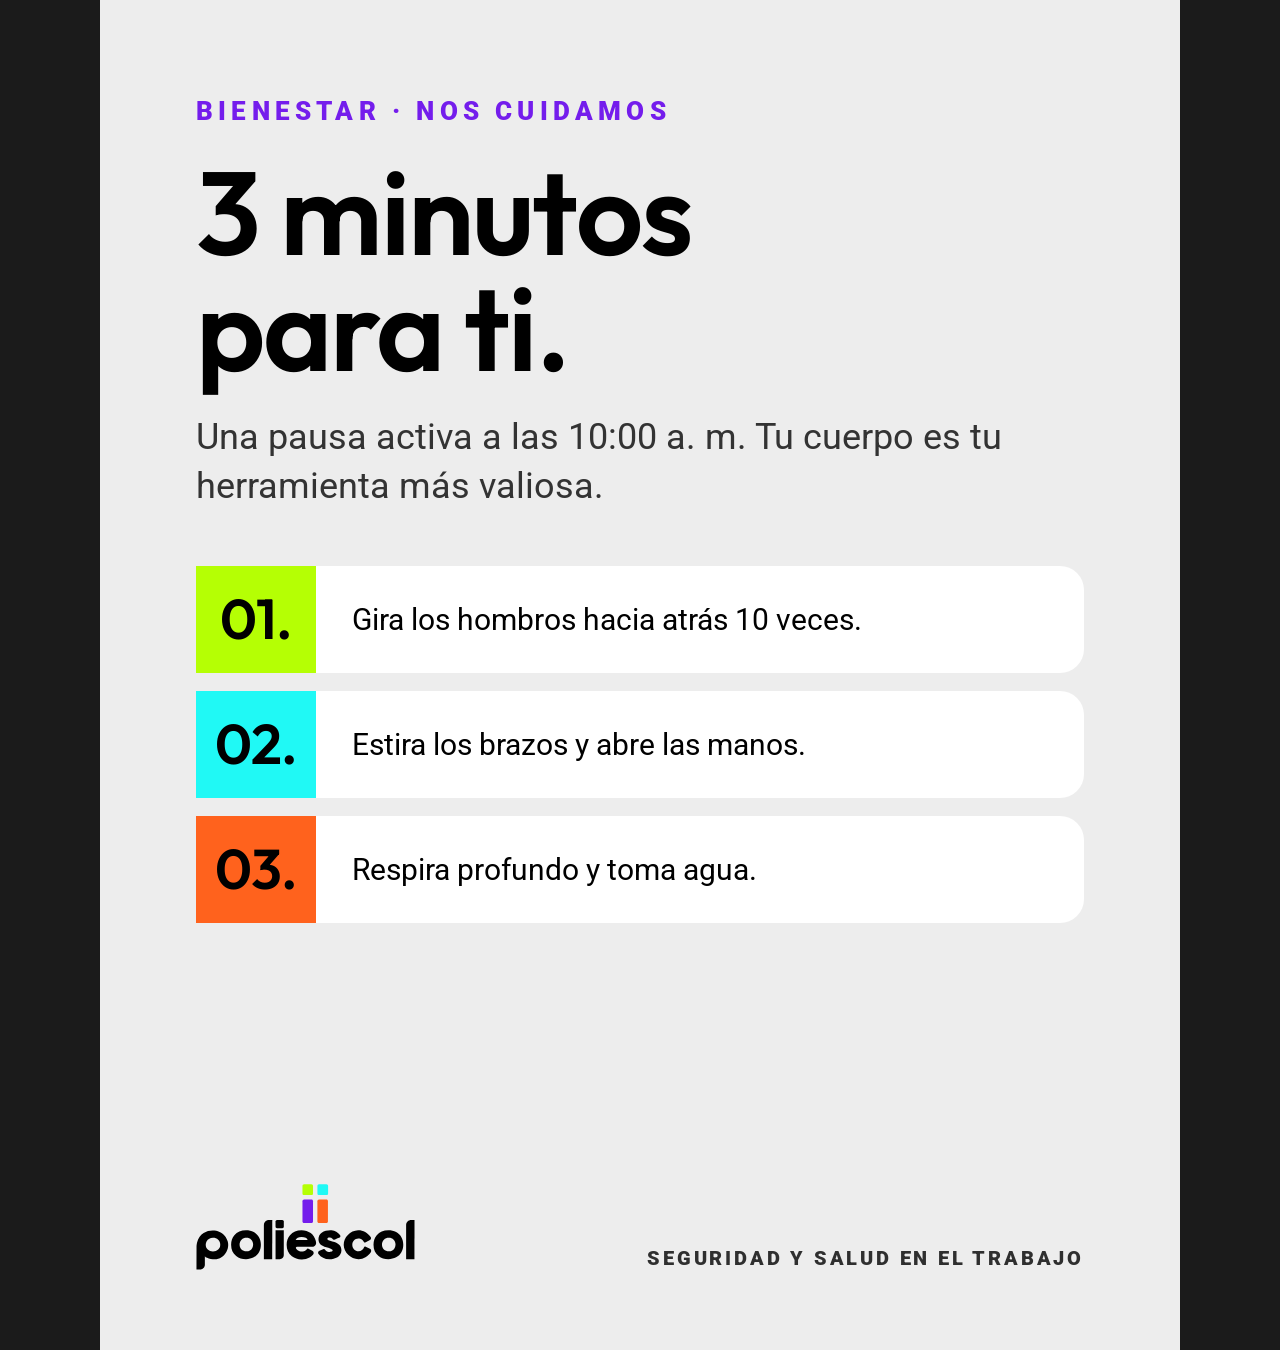
==== plantillas/bienestar.html @ 7ebf80e1 "Manual de marca web: identidad visual, tono de voz, plantillas de Gestión Humana y archivos para IA " ====
<!DOCTYPE html>
<html lang="es"><head><meta charset="utf-8"><title>Plantilla · Bienestar y cuidado · Poliescol</title>
<meta name="description" content="Plantilla 1080x1350 para pausas activas, salud, seguridad y bienestar. Fondo gris claro, pasos numerados con los cuatro colores.">
<link rel="stylesheet" href="plantilla.css"></head>
<body>
<!-- USO: pausas activas, seguridad, salud, tips. Fondo claro. Pasos numerados 01. 02. 03. (máx. 4 pasos, uno por color). -->
<main class="lienzo f-claro">
  <p class="kicker" style="color:var(--p-violeta)" data-editar="tipo">Bienestar · Nos cuidamos</p>
  <h1 class="titular" style="margin-top:28px" data-editar="titular">3 minutos<br>para ti.</h1>
  <p class="bajada" style="margin-top:28px;color:#333" data-editar="bajada">Una pausa activa a las 10:00 a. m. Tu cuerpo es tu herramienta más valiosa.</p>
  <ol style="list-style:none;margin-top:56px;display:grid;gap:18px">
    <li style="display:grid;grid-template-columns:120px 1fr;align-items:center;background:#fff;border-radius:0 var(--p-radio) var(--p-radio) 0;overflow:hidden">
      <span class="titular m" style="background:var(--p-verde);height:100%;display:grid;place-items:center;font-size:56px;padding:26px 0">01.</span>
      <span class="texto" style="padding:0 36px" data-editar="paso1">Gira los hombros hacia atrás 10 veces.</span></li>
    <li style="display:grid;grid-template-columns:120px 1fr;align-items:center;background:#fff;border-radius:0 var(--p-radio) var(--p-radio) 0;overflow:hidden">
      <span class="titular m" style="background:var(--p-aqua);height:100%;display:grid;place-items:center;font-size:56px;padding:26px 0">02.</span>
      <span class="texto" style="padding:0 36px" data-editar="paso2">Estira los brazos y abre las manos.</span></li>
    <li style="display:grid;grid-template-columns:120px 1fr;align-items:center;background:#fff;border-radius:0 var(--p-radio) var(--p-radio) 0;overflow:hidden">
      <span class="titular m" style="background:var(--p-naranja);height:100%;display:grid;place-items:center;font-size:56px;padding:26px 0">03.</span>
      <span class="texto" style="padding:0 36px" data-editar="paso3">Respira profundo y toma agua.</span></li>
  </ol>
  <footer class="firma"><img src="../assets/logo-negro.svg" alt="Poliescol"><span data-editar="area">Seguridad y Salud en el Trabajo</span></footer>
</main>
</body></html>
---- plantillas/plantilla.css ----
/* =========================================================
   POLIESCOL · Sistema de plantillas (Gestión Humana)
   Lienzo base 1080 × 1350 px (4:5) para pantallas, redes internas y WhatsApp.
   Todo texto editable lleva el atributo data-editar="campo".
   ========================================================= */
@import url("../css/tokens.css");

*{box-sizing:border-box;margin:0;padding:0}
html,body{background:#1b1b1b}
body{display:grid;place-items:center;min-height:100vh;font-family:var(--p-font-body)}

.lienzo{position:relative;width:1080px;height:1350px;overflow:hidden;padding:96px;display:flex;flex-direction:column;
  font-family:var(--p-font-body);color:#fff;background:var(--p-negro)}
.lienzo.f-negro{background:var(--p-negro);color:#fff}
.lienzo.f-claro{background:var(--p-gris-claro);color:#000}
.lienzo.f-verde{background:var(--p-verde);color:#000}
.lienzo.f-aqua{background:var(--p-aqua);color:#000}
.lienzo.f-violeta{background:var(--p-violeta);color:#fff}
.lienzo.f-naranja{background:var(--p-naranja);color:#000}

/* ---- Tipografía ---- */
.kicker{font-family:var(--p-font-copy);font-weight:900;font-size:26px;letter-spacing:.2em;text-transform:uppercase}
.numeral{font-family:var(--p-font-titular);font-weight:600;font-size:64px;color:var(--p-gris);line-height:1}
.titular{font-family:var(--p-font-titular);font-weight:600;text-transform:lowercase;line-height:.98;letter-spacing:-.015em;font-size:118px}
.titular.xl{font-size:150px}
.titular.m{font-size:92px}
.bajada{font-size:36px;line-height:1.35;max-width:820px}
.destacado{font-family:var(--p-font-copy);font-weight:900}
.texto{font-size:30px;line-height:1.45}

/* ---- Ventana de luz (el ícono como recurso gráfico) ---- */
.ventana{position:absolute;display:grid;grid-template-columns:1fr 1fr;grid-template-rows:1fr 2.2fr;gap:calc(var(--s,300px)*.06)}
.ventana{width:var(--s,300px);height:calc(var(--s,300px)*1.47)}
.ventana i{border-radius:calc(var(--s,300px)*.09)}
.ventana i:nth-child(1){background:var(--p-verde)}
.ventana i:nth-child(2){background:var(--p-aqua)}
.ventana i:nth-child(3){background:var(--p-violeta)}
.ventana i:nth-child(4){background:var(--p-naranja)}
/* Sobre fondos de color, el bloque del mismo color se convierte en negro para no desaparecer */
.f-verde .ventana i:nth-child(1),.f-aqua .ventana i:nth-child(2),
.f-violeta .ventana i:nth-child(3),.f-naranja .ventana i:nth-child(4){background:#000}

/* ---- Contenedores ---- */
.panel{border-radius:0 var(--p-radio-mayor) 0 0;padding:56px 64px}
.panel.claro{background:var(--p-gris-claro);color:#000}
.panel.negro{background:#000;color:#fff}
.panel.blanco{background:#fff;color:#000}
.foto{background:repeating-linear-gradient(135deg,rgba(127,127,127,.18) 0 18px,rgba(127,127,127,.08) 18px 36px);
  display:grid;place-items:center;font-family:var(--p-font-copy);font-weight:900;font-size:22px;letter-spacing:.2em;opacity:.9;
  border-radius:var(--p-radio-mayor) 0 var(--p-radio-mayor) 0;background-size:cover;background-position:center}
.chip{display:inline-block;font-family:var(--p-font-copy);font-weight:900;font-size:22px;letter-spacing:.16em;text-transform:uppercase;
  padding:14px 26px;border-radius:999px}

/* ---- Firma ---- */
.firma{position:absolute;left:96px;right:96px;bottom:80px;display:flex;align-items:flex-end;justify-content:space-between;font-size:24px}
.firma img{height:86px;width:auto}
.firma span{font-family:var(--p-font-copy);font-weight:900;letter-spacing:.14em;text-transform:uppercase;font-size:20px;opacity:.8;text-align:right}
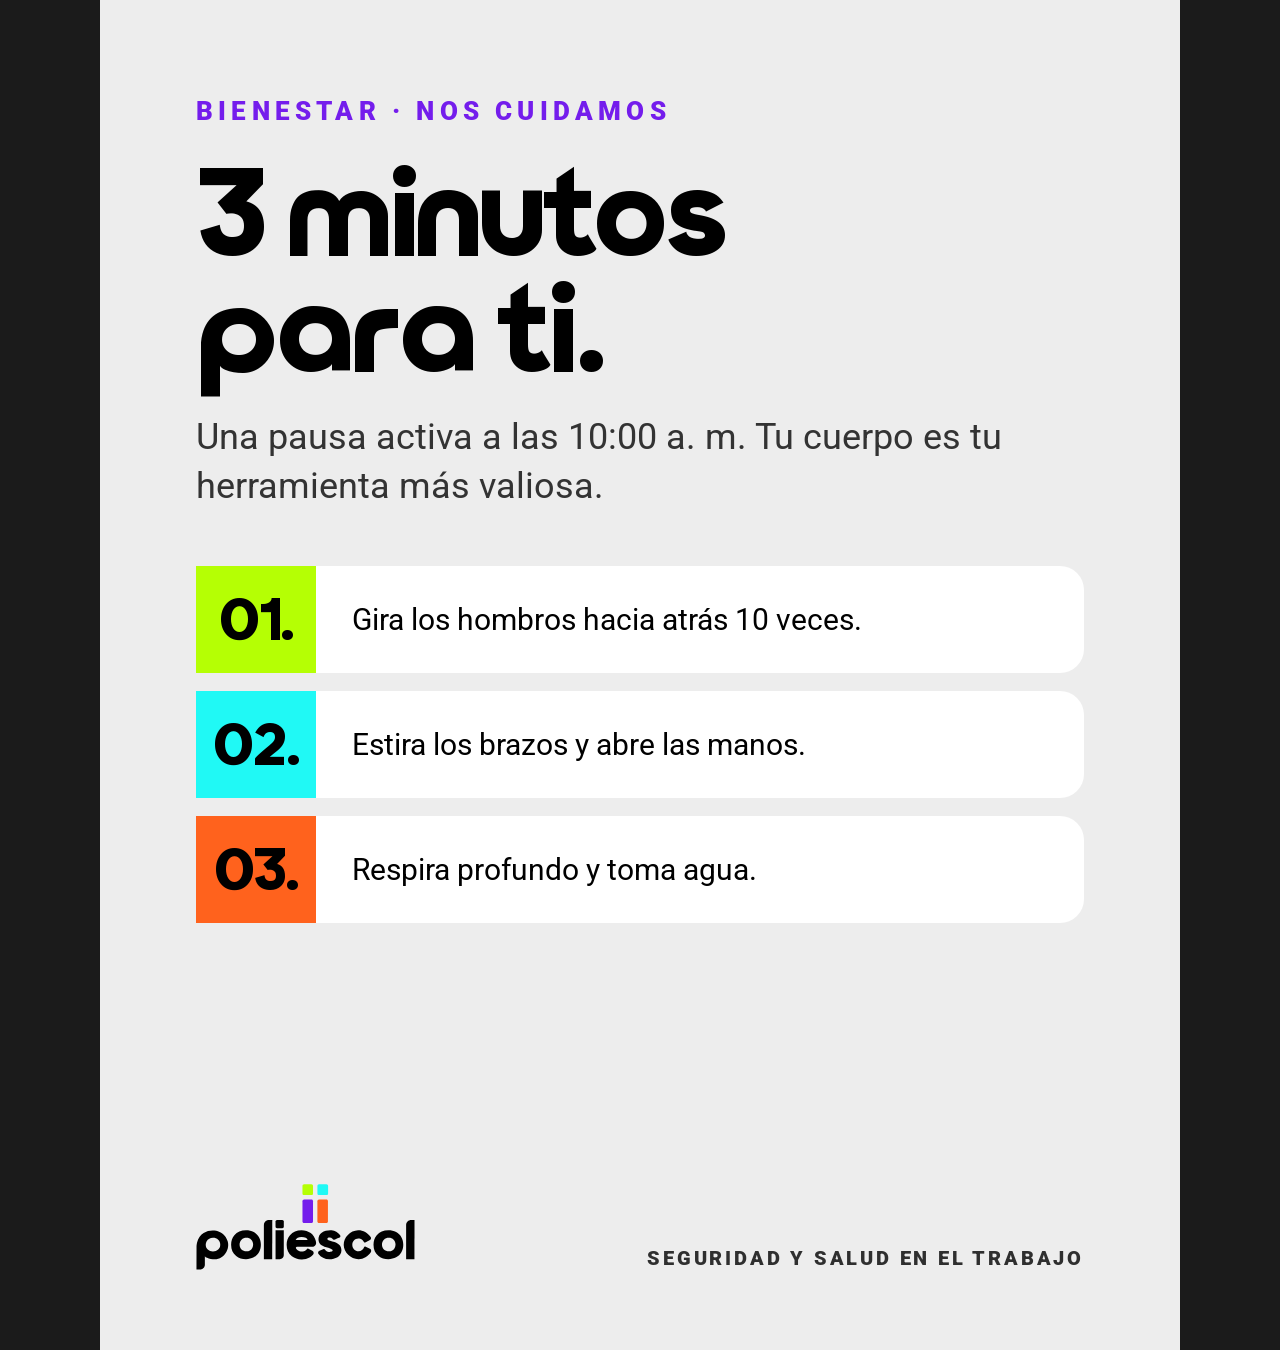
==== commit 342d0785: "Correcciones del manual: ficha técnica, biblioteca de logos, color por categoría y fichas de plantil" ====
--- a/plantillas/bienestar.html
+++ b/plantillas/bienestar.html
@@ -5,7 +5,7 @@
 <body>
 <!-- USO: pausas activas, seguridad, salud, tips. Fondo claro. Pasos numerados 01. 02. 03. (máx. 4 pasos, uno por color). -->
 <main class="lienzo f-claro">
-  <p class="kicker" style="color:var(--p-violeta)" data-editar="tipo">Bienestar · Nos cuidamos</p>
+  <p class="kicker" style="color:var(--p-violeta)" data-editar="tipo" data-opciones="BIENESTAR · NOS CUIDAMOS|SEGURIDAD · NOS CUIDAMOS|SALUD · NOS CUIDAMOS">Bienestar · Nos cuidamos</p>
   <h1 class="titular" style="margin-top:28px" data-editar="titular">3 minutos<br>para ti.</h1>
   <p class="bajada" style="margin-top:28px;color:#333" data-editar="bajada">Una pausa activa a las 10:00 a. m. Tu cuerpo es tu herramienta más valiosa.</p>
   <ol style="list-style:none;margin-top:56px;display:grid;gap:18px">
@@ -19,6 +19,6 @@
       <span class="titular m" style="background:var(--p-naranja);height:100%;display:grid;place-items:center;font-size:56px;padding:26px 0">03.</span>
       <span class="texto" style="padding:0 36px" data-editar="paso3">Respira profundo y toma agua.</span></li>
   </ol>
-  <footer class="firma"><img src="../assets/logo-negro.svg" alt="Poliescol"><span data-editar="area">Seguridad y Salud en el Trabajo</span></footer>
+  <footer class="firma"><img src="../descargas/poliescol-logo-principal-negro.svg" alt="Poliescol"><span data-editar="area" data-opciones="Seguridad y Salud en el Trabajo|Gestión Humana">Seguridad y Salud en el Trabajo</span></footer>
 </main>
 </body></html>
